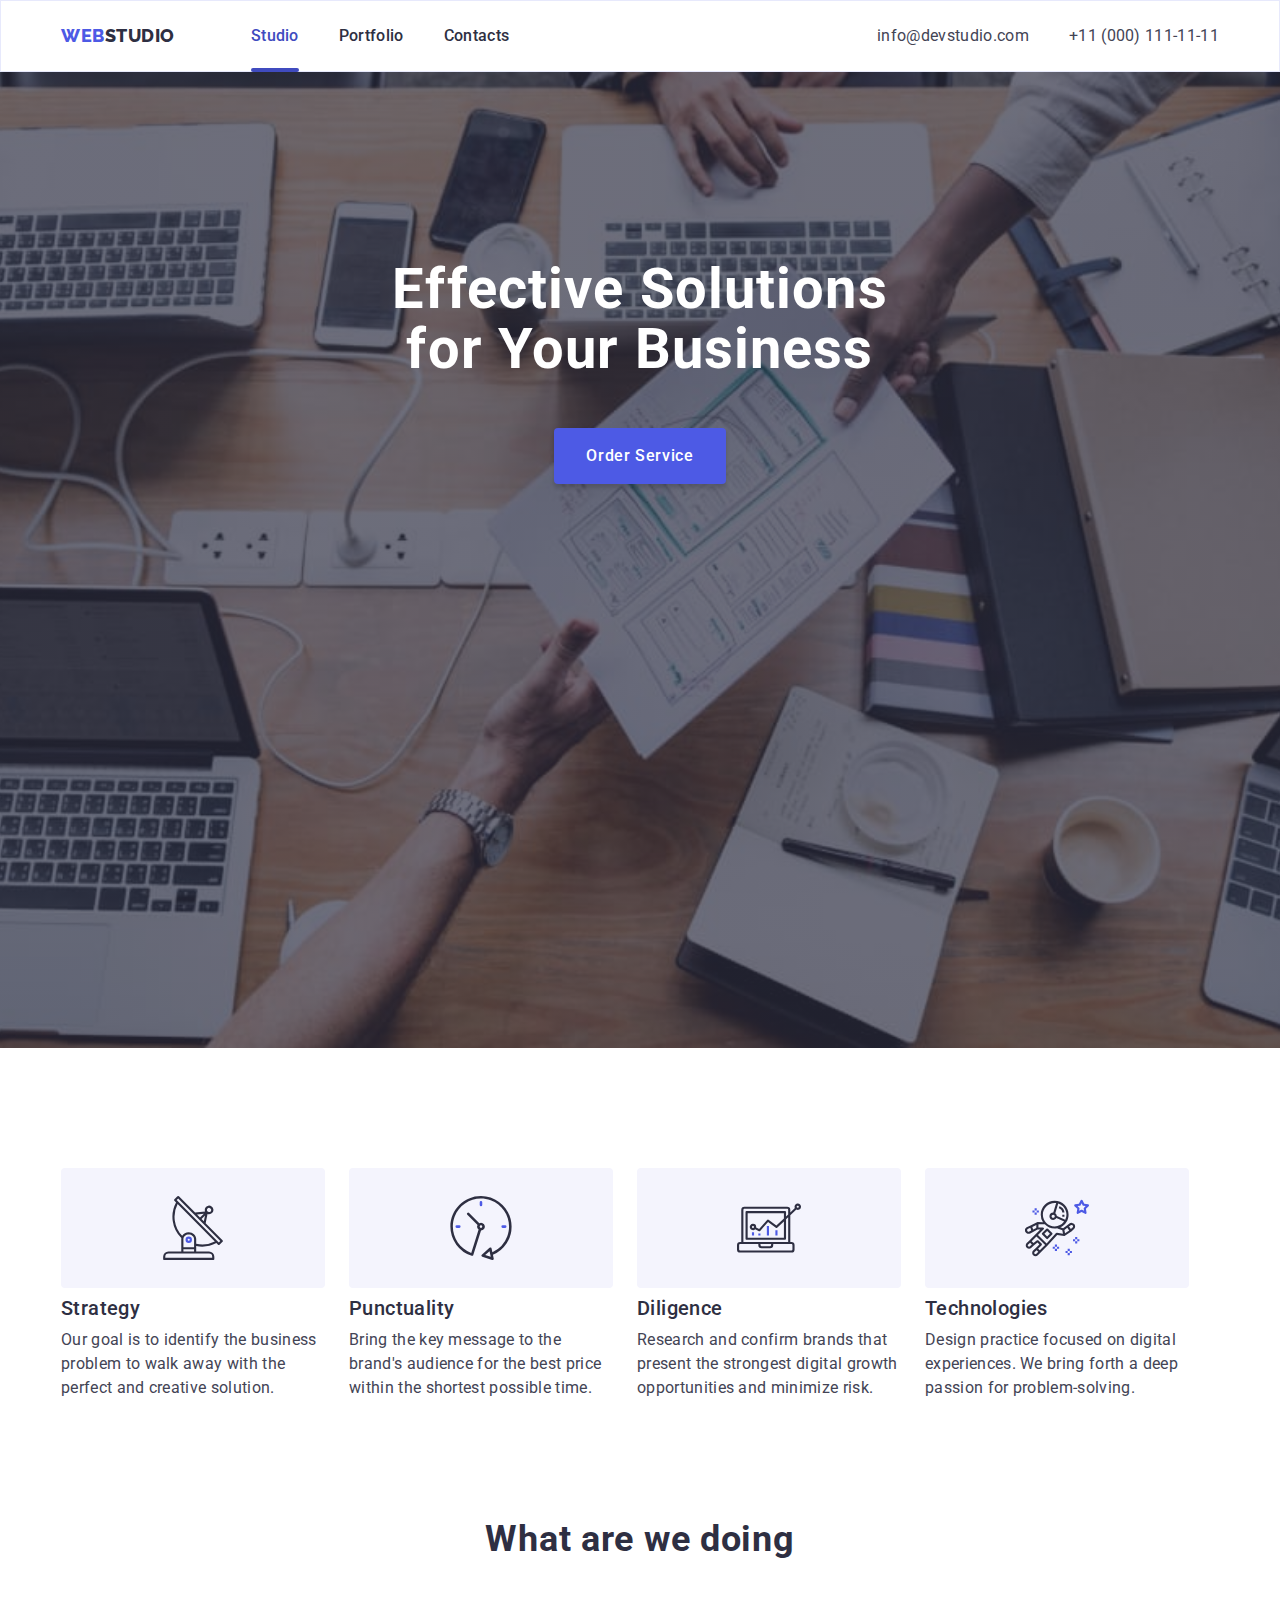
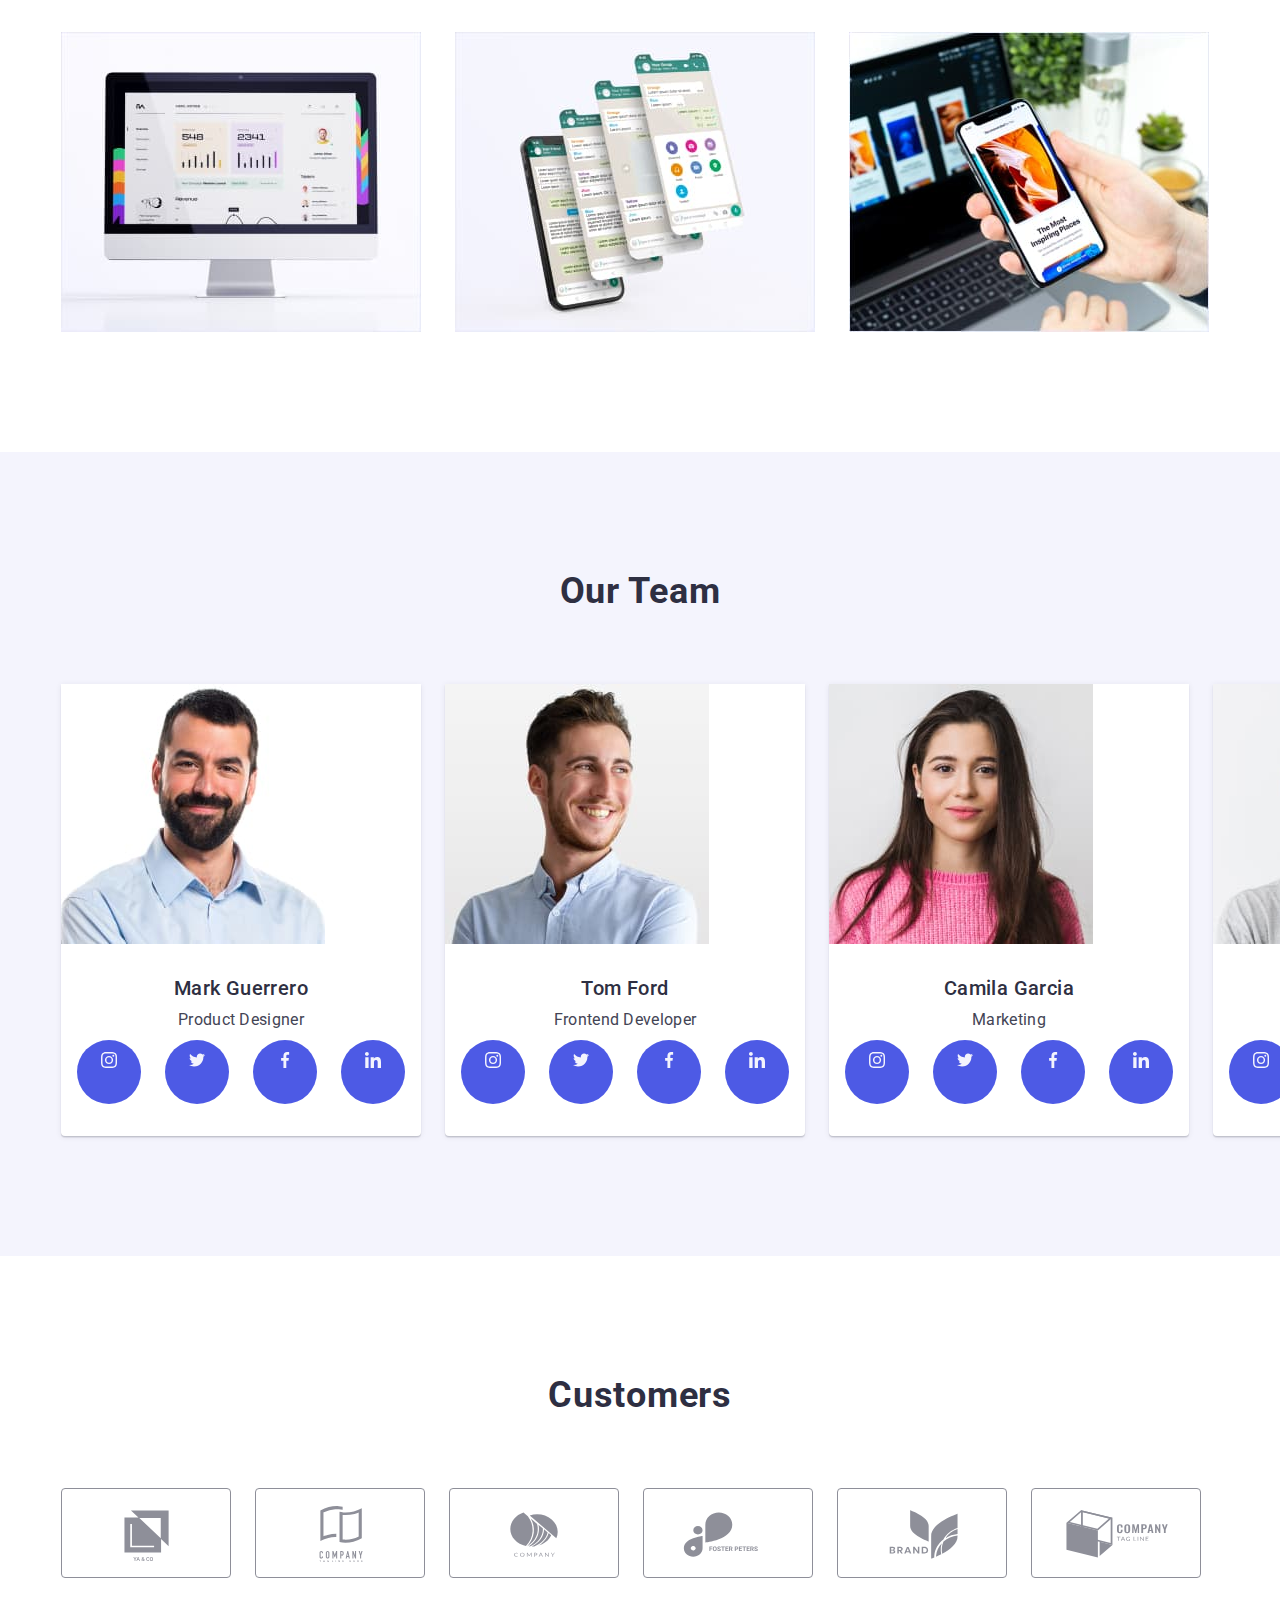
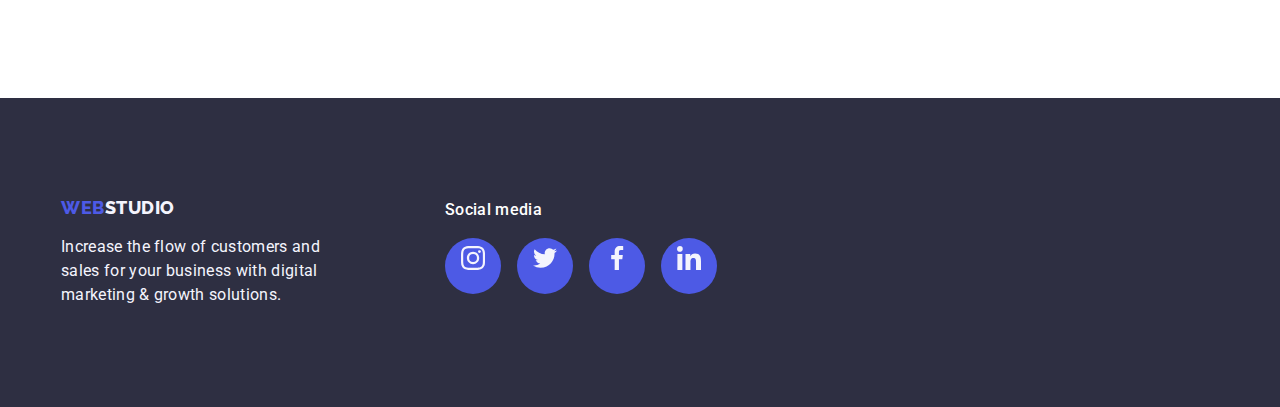
==== index.html @ 2b6e4208 "Initial commit" ====
<!DOCTYPE html>
<html lang="en">
  <head>
    <meta charset="UTF-8" />
    <meta name="viewport" content="width=device-width, initial-scale=1.0" />
    <title>WebStudio</title>
    <link
      rel="stylesheet"
      href="https://cdnjs.cloudflare.com/ajax/libs/modern-normalize/2.0.0/modern-normalize.min.css"
      integrity="sha512-4xo8blKMVCiXpTaLzQSLSw3KFOVPWhm/TRtuPVc4WG6kUgjH6J03IBuG7JZPkcWMxJ5huwaBpOpnwYElP/m6wg=="
      crossorigin="anonymous"
      referrerpolicy="no-referrer"
    />
    <link rel="stylesheet" href="./css/styles.css" />
    <link rel="preconnect" href="https://fonts.googleapis.com" />
    <link rel="preconnect" href="https://fonts.gstatic.com" crossorigin />
    <link
      href="https://fonts.googleapis.com/css2?family=Raleway:wght@800&family=Roboto:wght@400;500;700;900&display=swap"
      rel="stylesheet"
    />
  </head>
  <body>
    <header class="header">
      <div class="container top-menu">
        <nav class="navigation">
          <a class="logo top" href="./index.html"><span class="logo-web">WEB</span>STUDIO</a>
          <ul class="menu-list">
            <li class="menu-list-item">
              <a class="menu-item studio" href="./index.html"
                ><span class="underline">Studio</span></a
              >
            </li>
            <li class="menu-list-item">
              <a class="menu-item" href="./portfolio.html">Portfolio</a>
            </li>
            <li class="menu-list-item">
              <a class="menu-item contacts" href="#">Contacts</a>
            </li>
          </ul>
        </nav>
        <address>
          <ul class="menu-list">
            <li class="contacts-list-item">
              <a class="contacts-item" href="mailto:info@devstudio.com">info@devstudio.com</a>
            </li>
            <li class="contacts-list-item">
              <a class="contacts-item" href="tel:+11(000)111-11-11">+11 (000) 111-11-11</a>
            </li>
          </ul>
        </address>
      </div>
    </header>
    <main>
      <section class="heading">
        <div class="container">
          <h1 class="heading-title">Effective Solutions for Your Business</h1>

          <button class="order-button" data-modal-open type="button">Order Service</button>
          <div class="modal is-hidden" data-modal>
            <div class="popup">
              <button class="btn-close" data-modal-close type="button">
                <svg class="close">
                  <use href="./images/close.svg#close"></use>
                </svg>
              </button>
            </div>
          </div>
        </div>
      </section>
      <section class="brand-description section">
        <div class="container">
          <h2 class="visually-hidden">Ukryty naglowek</h2>
          <ul class="description-list">
            <li class="description">
              <div class="feature">
                <svg class="feature-icon">
                  <use href="./images/icons.svg#icon-antenna"></use>
                </svg>
              </div>
              <h3 class="brand-description-title">Strategy</h3>
              <p class="description-item">
                Our goal is to identify the business problem to walk away with the perfect and
                creative solution.
              </p>
            </li>

            <li class="description">
              <div class="feature">
                <svg class="feature-icon">
                  <use href="./images/icons.svg#icon-clock"></use>
                </svg>
              </div>
              <h3 class="brand-description-title">Punctuality</h3>
              <p class="description-item">
                Bring the key message to the brand's audience for the best price within the shortest
                possible time.
              </p>
            </li>
            <li class="description">
              <div class="feature">
                <svg class="feature-icon">
                  <use href="./images/icons.svg#icon-diagram"></use>
                </svg>
              </div>
              <h3 class="brand-description-title">Diligence</h3>
              <p class="description-item">
                Research and confirm brands that present the strongest digital growth opportunities
                and minimize risk.
              </p>
            </li>
            <li class="description">
              <div class="feature">
                <svg class="feature-icon">
                  <use href="./images/icons.svg#icon-astronaut"></use>
                </svg>
              </div>
              <h3 class="brand-description-title">Technologies</h3>
              <p class="description-item">
                Design practice focused on digital experiences. We bring forth a deep passion for
                problem-solving.
              </p>
            </li>
          </ul>
        </div>
      </section>
      <section class="do-it">
        <div class="container">
          <h2 class="photo-title">What are we doing</h2>
          <ul class="photo-list">
            <li class="photo-list-item">
              <img
                class="photo"
                src="./images/computer.jpg"
                alt="computer"
                width="360"
                height="300"
              />
            </li>
            <li class="photo-list-item">
              <img
                class="photo"
                src="./images/smartphone-message.jpg"
                alt="smartphone message"
                width="360"
                height="300"
              />
            </li>
            <li class="photo-list-item">
              <img
                class="photo"
                src="./images/smartphone-app.jpg"
                alt="smartphone app"
                width="360"
                height="300"
              />
            </li>
          </ul>
        </div>
      </section>
      <section class="business-cards section">
        <div class="container">
          <h2 class="team-title">Our Team</h2>
          <ul class="team-list">
            <li class="photo-box">
              <img
                class="photo"
                src="./images/product-designer.jpg"
                alt="Mark Guerrero Product Designer"
                width="264"
                height="260"
              />
              <div class="team">
                <h3 class="team-name">Mark Guerrero</h3>
                <p class="job">Product Designer</p>
                <ul class="team-media">
                  <li>
                    <a class="team-icon" href="#">
                      <svg class="media-team-icon">
                        <use href="./images/icons.svg#icon-instagram"></use>
                      </svg>
                    </a>
                  </li>
                  <li>
                    <a class="team-icon" href="#">
                      <svg class="media-team-icon">
                        <use href="./images/icons.svg#icon-twitter"></use>
                      </svg>
                    </a>
                  </li>
                  <li>
                    <a class="team-icon" href="#">
                      <svg class="media-team-icon">
                        <use href="./images/icons.svg#icon-facebook"></use>
                      </svg>
                    </a>
                  </li>
                  <li>
                    <a class="team-icon" href="#">
                      <svg class="media-team-icon">
                        <use href="./images/icons.svg#icon-linkedin"></use>
                      </svg>
                    </a>
                  </li>
                </ul>
              </div>
            </li>
            <li class="photo-box">
              <img
                class="photo"
                src="./images/frontend-developer.jpg"
                alt="Tom Ford Frontend Developer"
                width="264"
                height="260"
              />
              <div class="team">
                <h3 class="team-name">Tom Ford</h3>
                <p class="job">Frontend Developer</p>
                <ul class="team-media">
                  <li>
                    <a class="team-icon" href="#">
                      <svg class="media-team-icon">
                        <use href="./images/icons.svg#icon-instagram"></use>
                      </svg>
                    </a>
                  </li>
                  <li>
                    <a class="team-icon" href="#">
                      <svg class="media-team-icon">
                        <use href="./images/icons.svg#icon-twitter"></use>
                      </svg>
                    </a>
                  </li>
                  <li>
                    <a class="team-icon" href="#">
                      <svg class="media-team-icon">
                        <use href="./images/icons.svg#icon-facebook"></use>
                      </svg>
                    </a>
                  </li>
                  <li>
                    <a class="team-icon" href="#">
                      <svg class="media-team-icon">
                        <use href="./images/icons.svg#icon-linkedin"></use>
                      </svg>
                    </a>
                  </li>
                </ul>
              </div>
            </li>
            <li class="photo-box">
              <img
                class="photo"
                src="./images/marketing.jpg"
                alt="Camila Garcia Marketing"
                width="264"
                height="260"
              />
              <div class="team">
                <h3 class="team-name">Camila Garcia</h3>
                <p class="job">Marketing</p>
                <ul class="team-media">
                  <li>
                    <a class="team-icon" href="#">
                      <svg class="media-team-icon">
                        <use href="./images/icons.svg#icon-instagram"></use>
                      </svg>
                    </a>
                  </li>
                  <li>
                    <a class="team-icon" href="#">
                      <svg class="media-team-icon">
                        <use href="./images/icons.svg#icon-twitter"></use>
                      </svg>
                    </a>
                  </li>
                  <li>
                    <a class="team-icon" href="#">
                      <svg class="media-team-icon">
                        <use href="./images/icons.svg#icon-facebook"></use>
                      </svg>
                    </a>
                  </li>
                  <li>
                    <a class="team-icon" href="#">
                      <svg class="media-team-icon">
                        <use href="./images/icons.svg#icon-linkedin"></use>
                      </svg>
                    </a>
                  </li>
                </ul>
              </div>
            </li>
            <li class="photo-box">
              <img
                class="photo"
                src="./images/ui-designer.jpg"
                alt="Daniel Wilson UI Designer"
                width="264"
                height="260"
              />
              <div class="team">
                <h3 class="team-name">Daniel Wilson</h3>
                <p class="job">UI Designer</p>
                <ul class="team-media">
                  <li>
                    <a class="team-icon" href="#">
                      <svg class="media-team-icon">
                        <use href="./images/icons.svg#icon-instagram"></use>
                      </svg>
                    </a>
                  </li>
                  <li>
                    <a class="team-icon" href="#">
                      <svg class="media-team-icon">
                        <use href="./images/icons.svg#icon-twitter"></use>
                      </svg>
                    </a>
                  </li>
                  <li>
                    <a class="team-icon" href="#">
                      <svg class="media-team-icon">
                        <use href="./images/icons.svg#icon-facebook"></use>
                      </svg>
                    </a>
                  </li>
                  <li>
                    <a class="team-icon" href="#">
                      <svg class="media-team-icon">
                        <use href="./images/icons.svg#icon-linkedin"></use>
                      </svg>
                    </a>
                  </li>
                </ul>
              </div>
            </li>
          </ul>
        </div>
      </section>
      <section class="section">
        <div class="container customers">
          <h2 class="customers-title">Customers</h2>
          <ul class="client">
            <li>
              <a class="customers-link" href="">
                <svg class="client-logo">
                  <use class="dddd" href="./images/icons.svg#icon-client-one"></use>
                </svg>
              </a>
            </li>
            <li>
              <a class="customers-link" href="">
                <svg class="client-logo">
                  <use href="./images/icons.svg#icon-client-two"></use>
                </svg>
              </a>
            </li>
            <li>
              <a class="customers-link" href="">
                <svg class="client-logo">
                  <use href="./images/icons.svg#icon-client-three"></use>
                </svg>
              </a>
            </li>
            <li>
              <a class="customers-link" href="">
                <svg class="client-logo">
                  <use href="./images/icons.svg#icon-client-four"></use>
                </svg>
              </a>
            </li>
            <li>
              <a class="customers-link" href="">
                <svg class="client-logo">
                  <use href="./images/icons.svg#icon-client-five"></use>
                </svg>
              </a>
            </li>
            <li>
              <a class="customers-link" href="">
                <svg class="client-logo">
                  <use href="./images/icons.svg#icon-client-six"></use>
                </svg>
              </a>
            </li>
          </ul>
        </div>
      </section>
    </main>
    <footer class="foot">
      <div class="container bottom-wrapper">
        <div class="bottom-left-block">
          <a class="logo bottom" href="./index.html"><span class="logo-web">WEB</span>STUDIO</a>
          <p class="description-item-bottom">
            Increase the flow of customers and sales for your business with digital marketing &
            growth solutions.
          </p>
        </div>
        <div class="bottom-right-block">
          <p class="social-media-title">Social media</p>
          <ul class="footer-media">
            <li>
              <a class="footer-icon" href="#">
                <svg class="media-footer-icon">
                  <use href="./images/icons.svg#icon-instagram"></use>
                </svg>
              </a>
            </li>
            <li>
              <a class="footer-icon" href="#">
                <svg class="media-footer-icon">
                  <use href="./images/icons.svg#icon-twitter"></use>
                </svg>
              </a>
            </li>
            <li>
              <a class="footer-icon" href="#">
                <svg class="media-footer-icon">
                  <use href="./images/icons.svg#icon-facebook"></use>
                </svg>
              </a>
            </li>
            <li>
              <a class="footer-icon" href="#">
                <svg class="media-footer-icon">
                  <use href="./images/icons.svg#icon-linkedin"></use>
                </svg>
              </a>
            </li>
          </ul>
        </div>
      </div>
    </footer>
    <script src="./js/modal.js"></script>
  </body>
</html>
---- css/styles.css ----
:root {
  --headings-color: #2e2f42;
  --body-text-color: #434455;
  --primary-brand-color: #4d5ae5;
  --header-title-color: #ffffff;
  --pressed-state-color: #404bbf;
  --light-mode-bg-color: #f4f4fd;
  --subtle-bg-accent-color: #e7e9fc;
  --dark-bg-color: #2e2f42b2;
  --customers-color: #8e8f99;
  --media-hover-color: #31d0aa;
  --modal-background-color: #fcfcfc;
  --tr-time: 250ms;
  --tr-timing-function: cubic-bezier(0.4, 0, 0.2, 1);
}
body {
  font-family: 'Roboto', sans-serif;
  color: var(--body-text-color);
  margin: 0 auto;
}
* {
  margin: 0;
  padding: 0;
}
ul {
  list-style: none;
}
.header {
  /* border-bottom: 1px solid var(--subtle-bg-accent-color); */
  outline: 1px solid var(--subtle-bg-accent-color);
  outline-offset: -1px;
}
.photo-list {
  display: flex;
  gap: 24px;
}
.photo-list-portfolio {
  display: flex;
  flex-wrap: wrap;
  column-gap: 24px;
  row-gap: 48px;
}
.photo-list-category,
.photo-list-item {
  flex-basis: calc((100% - 48px) / 3);
}
.logo {
  display: flex;
  font-family: 'Raleway', sans-serif;
  font-size: 18px;
  font-weight: 800;
  line-height: 1.16;
  letter-spacing: 0.54px;
  text-decoration: none;
}
.logo-web {
  color: var(--primary-brand-color);
}
.logo.top {
  color: var(--headings-color);
}
.logo.top {
  margin-right: 76px;
}
.bottom {
  color: var(--light-mode-bg-color);
  display: inline-block;
  margin-bottom: 16px;
}
.menu-item {
  color: var(--headings-color);
  font-size: 16px;
  font-weight: 500;
  line-height: 1.5;
  letter-spacing: 0.32px;
  text-decoration: none;
  padding: 24px 0;
}
.menu-item:hover,
.menu-item:focus {
  color: var(--pressed-state-color);
  transition: color var(--tr-time) var(--tr-timing-function);
}
.contacts-item {
  color: var(--body-text-color);
  font-style: normal;
  font-size: 16px;
  line-height: 1.5;
  letter-spacing: 0.32px;
  text-decoration: none;
}
.contacts-item:hover,
.contacts-item:focus {
  color: var(--pressed-state-color);
  transition: color var(--tr-time) var(--tr-timing-function);
}
.foot {
  background-color: var(--headings-color);
  padding: 100px 0;
}
.heading {
  background-color: var(--headings-color);
  background-image: linear-gradient(var(--dark-bg-color), var(--dark-bg-color)),
    url('../images/people-office.jpg');
  background-position: center;
  background-repeat: no-repeat;
  background-size: cover;
  padding: 188px 0;
  max-width: 1440px;
  height: 600px;
  margin: 0 auto;
}
.heading-title {
  color: var(--header-title-color);
  text-align: center;
  font-size: 56px;
  font-weight: 700;
  line-height: 1.07;
  letter-spacing: 1.12px;
  max-width: 496px;
  margin: 0 auto;
}
.order-button {
  background-color: var(--primary-brand-color);
  color: var(--header-title-color);
  font-family: 'Roboto', sans-serif;
  font-size: 16px;
  font-weight: 500;
  line-height: 1.5;
  letter-spacing: 0.64px;
  border: none;
  box-shadow: 0px 4px 4px 0px rgba(0, 0, 0, 0.15);
  cursor: pointer;
  padding: 16px 32px;
  border-radius: 4px;
  display: block;
  min-width: 169px;
  height: 56px;
  margin: 48px auto 0;
}
.order-button:hover,
.order-button:focus {
  background-color: var(--pressed-state-color);
  box-shadow: 0px 4px 4px 0px rgba(0, 0, 0, 0.15);
  transition: background-color var(--tr-time) var(--tr-timing-function),
    box-shadow var(--tr-time) var(--tr-timing-function);
}
.filter-button-item {
  background-color: var(--light-mode-bg-color);
  color: var(--primary-brand-color);
  font-family: 'Roboto', sans-serif;
  font-size: 16px;
  font-weight: 500;
  line-height: 1.5;
  letter-spacing: 0.64px;
  cursor: pointer;
  padding: 12px 24px;
  border-radius: 4px;
  border: 1px solid var(--subtle-bg-accent-color);
}
.filter-button-item:hover,
.filter-button-item:focus {
  background-color: var(--pressed-state-color);
  color: var(--header-title-color);
  box-shadow: 0px 2px 2px 0px rgba(0, 0, 0, 0.12), 0px 2px 1px 0px rgba(0, 0, 0, 0.08),
    0px 3px 1px 0px rgba(0, 0, 0, 0.1);
  border: 1px solid transparent;
  transition: background-color var(--tr-time) var(--tr-timing-function),
    color var(--tr-time) var(--tr-timing-function),
    box-shadow var(--tr-time) var(--tr-timing-function),
    border var(--tr-time) var(--tr-timing-function);
}
.team-title,
.photo-title,
.customers-title {
  color: var(--headings-color);
  text-align: center;
  font-size: 36px;
  font-weight: 700;
  line-height: 1.11;
  letter-spacing: 0.72px;
  margin-bottom: 72px;
}
.brand-description-title,
.team-name,
.concept {
  color: var(--headings-color);
  font-size: 20px;
  font-weight: 500;
  line-height: 1.2;
  letter-spacing: 0.4px;
  margin-bottom: 8px;
}
.description-item,
.job,
.product-category {
  font-size: 16px;
  line-height: 1.5;
  letter-spacing: 0.32px;
}
.product-category {
  color: var(--body-text-color);
  font-size: 16px;
  line-height: 1.5;
  letter-spacing: 0.32px;
}
.description-item-bottom {
  font-size: 16px;
  line-height: 1.5;
  letter-spacing: 0.32px;
  color: var(--light-mode-bg-color);
}
.business-cards {
  background-color: var(--light-mode-bg-color);
}
.section {
  padding: 120px 0;
}
.container {
  max-width: 1158px;
  margin: 0 auto;
  padding: 0 15px;
}
.top-menu {
  display: flex;
  justify-content: space-between;
}
.team {
  padding: 32px 16px;
}
.photo {
  display: block;
}
.photo-box {
  flex-basis: calc((100% - 72px) / 4);
  border-radius: 0px 0px 4px 4px;
  background: var(--header-title-color);
  box-shadow: 0px 2px 1px 0px rgba(46, 47, 66, 0.08), 0px 1px 1px 0px rgba(46, 47, 66, 0.16),
    0px 1px 6px 0px rgba(46, 47, 66, 0.08);
}
.description {
  flex-basis: calc((100%-72px) / 4);
}
.navigation {
  display: flex;
  align-items: center;
}

.filter.btn {
  margin-bottom: 72px;
  display: flex;
  justify-content: center;
  gap: 24px;
}
.order.btn {
  margin-top: 48px;
}
.project-list {
  padding-top: 96px;
  padding-bottom: 120px;
}
.do-it {
  padding-bottom: 120px;
}
.portfolio-photo {
  padding: 32px 16px;
  border: 1px solid var(--subtle-bg-accent-color);
  border-top: none;
  background: var(--header-title-color);
}
.menu-list {
  display: flex;
  gap: 40px;
}
.team-list {
  display: flex;
  gap: 24px;
}
.description-list {
  display: flex;
  gap: 24px;
  flex-basis: calc((100%-72px) / 4);
}
.description-item,
.description-item-bottom {
  max-width: 264px;
}
.team-name,
.job {
  text-align: center;
  margin-bottom: 8px;
}
.menu-list-item,
.contacts-list-item {
  padding: 24px 0;
}
.visually-hidden {
  position: absolute;
  width: 1px;
  height: 1px;
  margin: -1px;
  border: 0;
  padding: 0;

  white-space: nowrap;
  clip-path: inset(100%);
  clip: rect(0 0 0 0);
  overflow: hidden;
}
.feature-icon {
  width: 64px;
  height: 64px;
}
.feature {
  background-color: var(--light-mode-bg-color);
  display: flex;
  justify-content: center;
  align-items: center;
  border-radius: 4px;
  margin-bottom: 8px;
  height: 120px;
}
.client {
  display: flex;
  gap: 24px;
}
.client-logo {
  width: 104px;
  height: 56px;
  transform: scale(2);
}
.customers-link {
  fill: var(--customers-color);
  display: flex;
  justify-content: center;
  align-items: center;
  width: 168px;
  height: 88px;
  border-radius: 4px;
  border: 1px solid var(--customers-color);
}
.customers-link:hover,
.customers-link:focus {
  fill: var(--pressed-state-color);
  border: 1px solid var(--pressed-state-color);
  transition: fill var(--tr-time) var(--tr-timing-function),
    border var(--tr-time) var(--tr-timing-function);
}
.footer-media,
.bottom-wrapper {
  display: flex;
}
.bottom-left-block {
  margin-right: 120px;
}
.footer-media {
  gap: 16px;
}
.social-media-title {
  color: var(--header-title-color);
  font-size: 16px;
  font-weight: 500;
  line-height: 1.5;
  letter-spacing: 0.32px;
  margin-bottom: 16px;
}
.team-media {
  display: flex;
  gap: 24px;
}
.card-link {
  display: block;
  text-decoration: none;
}
.card-link:hover,
.card-link:focus {
  box-shadow: 0px 2px 1px 0px rgba(46, 47, 66, 0.08), 0px 1px 1px 0px rgba(46, 47, 66, 0.16),
    0px 1px 6px 0px rgba(46, 47, 66, 0.08);
  transition: box-shadow var(--tr-time) var(--tr-timing-function);
}
.media-team-icon {
  width: 16px;
  height: 16px;
}
.team-icon {
  display: flex;
  justify-content: center;
  padding: 12px;
  width: 40px;
  height: 40px;
  border-radius: 50%;
  background-color: var(--primary-brand-color);
}
.team-icon:hover,
.team-icon:focus {
  background-color: var(--pressed-state-color);
  transition: background-color var(--tr-time) var(--tr-timing-function);
}
.media-footer-icon {
  width: 24px;
  height: 24px;
}
.footer-icon:hover,
.footer-icon:focus {
  background-color: var(--media-hover-color);
  transition: background-color var(--tr-time) var(--tr-timing-function);
}
.footer-icon {
  display: flex;
  justify-content: center;
  padding: 8px;
  width: 40px;
  height: 40px;
  border-radius: 50%;
  background-color: var(--primary-brand-color);
}
.slide-out {
  position: absolute;
  background-color: var(--primary-brand-color);
  top: 0;
  left: 0;
  width: 100%;
  height: 100%;
  transform: translatey(100%);
  transition: transform var(--tr-time) var(--tr-timing-function);
}
.card-link:hover .slide-out {
  transform: translateX(0);
}
.photo-description {
  position: relative;
  overflow: hidden;
}
.slide-out-description {
  color: var(--light-mode-bg-color);
  line-height: 1.5;
  letter-spacing: 0.32px;
  padding: 40px 32px 0;
}
.underline {
  position: relative;
  display: block;
  color: var(--pressed-state-color);
}
.menu-item.studio::after {
  content: '';
  width: 48px;
  height: 4px;
  margin-top: 20px;
  position: absolute;
  border-radius: 2px;
  background-color: var(--pressed-state-color);
}
.menu-item.portfolio::after {
  content: '';
  width: 66px;
  height: 4px;
  margin-top: 20px;
  position: absolute;
  border-radius: 2px;
  background-color: var(--pressed-state-color);
}
.modal {
  position: fixed;
  inset: 0;
  background-color: hsla(0, 0%, 0%, 0.5);
  opacity: 1;
  pointer-events: all;
  visibility: visible;
  transition: opacity 250ms;
}
.popup {
  position: relative;
  max-width: 408px;
  height: 584px;
  border-radius: 4px;
  background-color: var(--modal-background-color);
  box-shadow: 0px 2px 1px 0px rgba(0, 0, 0, 0.2), 0px 1px 3px 0px rgba(0, 0, 0, 0.12),
    0px 1px 1px 0px rgba(0, 0, 0, 0.14);
  margin: auto;
  top: 80px;
  left: 0;
  right: 0;
  transition: scale 500ms;
}
.close {
  width: 8px;
  height: 8px;
}
.btn-close {
  position: absolute;
  width: 24px;
  height: 24px;
  border-radius: 50%;
  right: 24px;
  top: 24px;
  border: none;
  background: var(--subtle-bg-accent-color);
  border: 1px solid rgba(0, 0, 0, 0.1);
  cursor: pointer;
}
.is-hidden {
  opacity: 0;
  visibility: visible;
  pointer-events: none;
}
.is-hidden .popup {
  scale: 0;
}
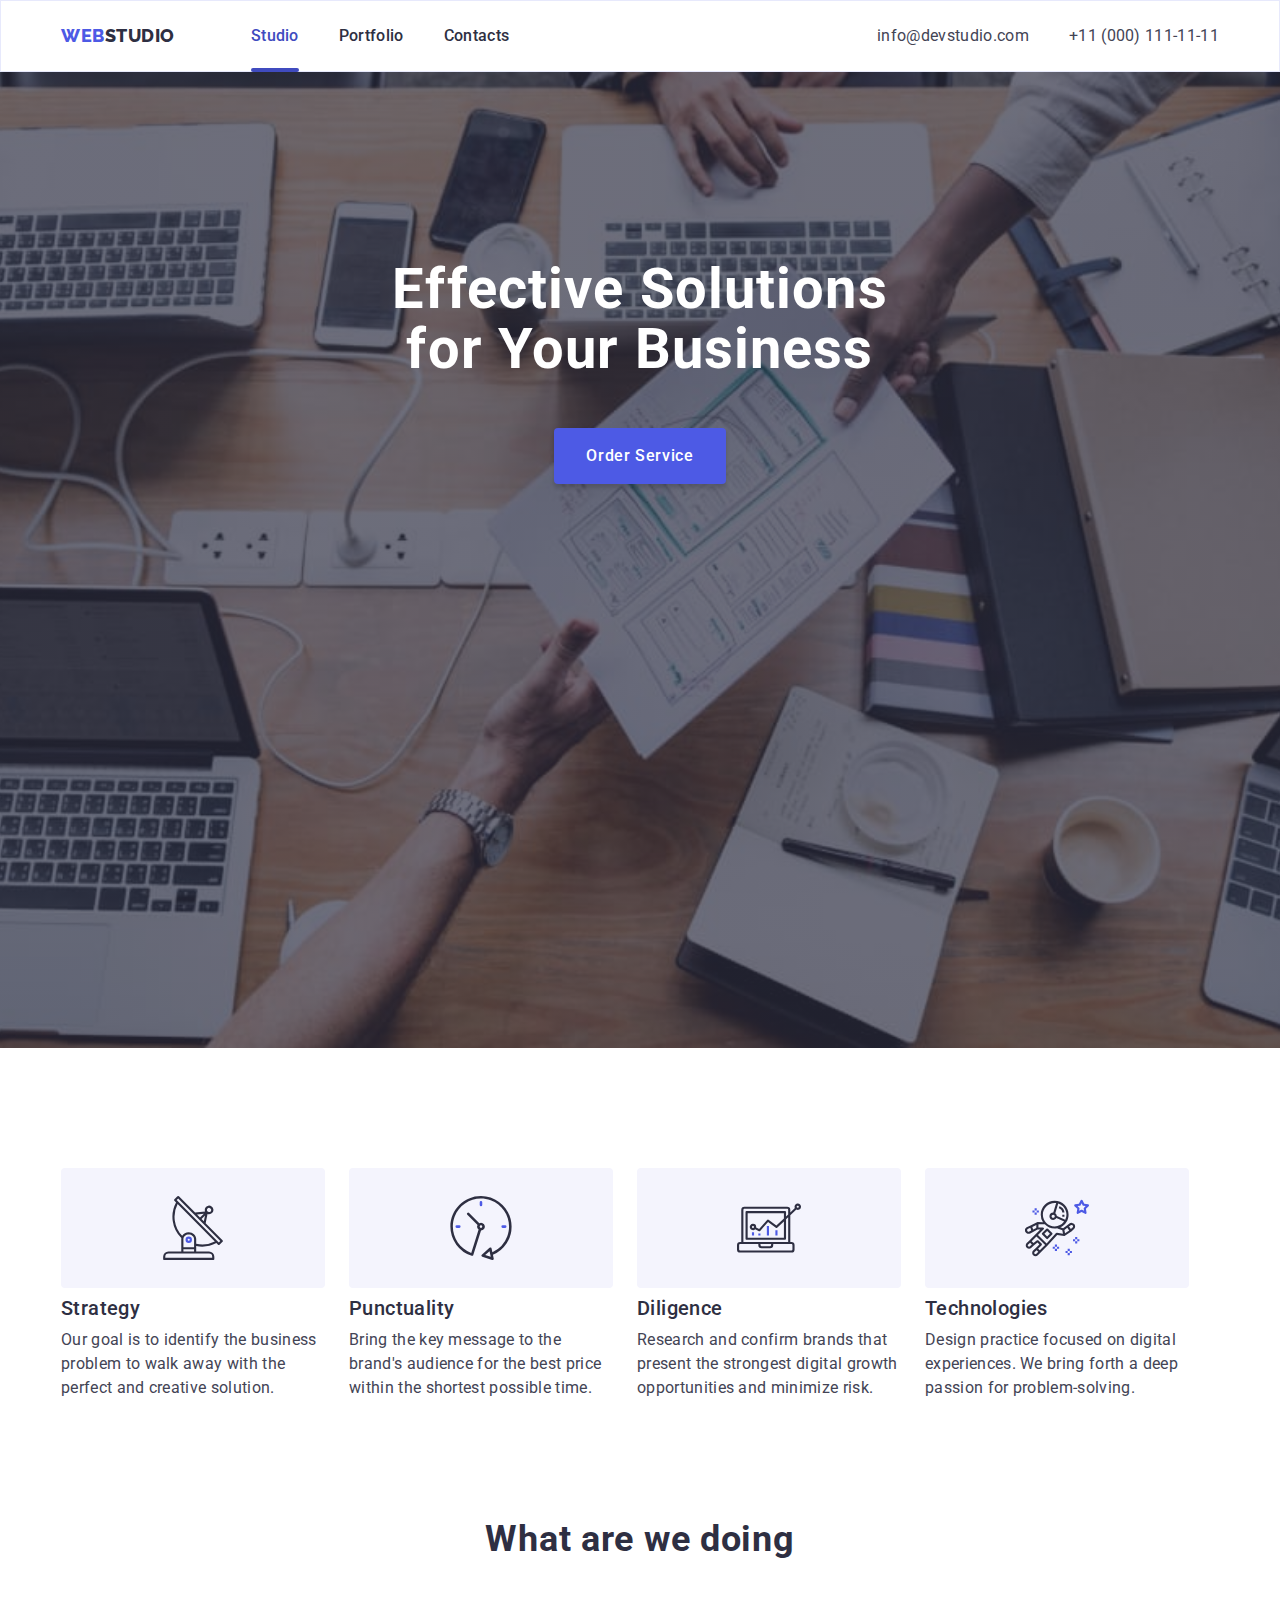
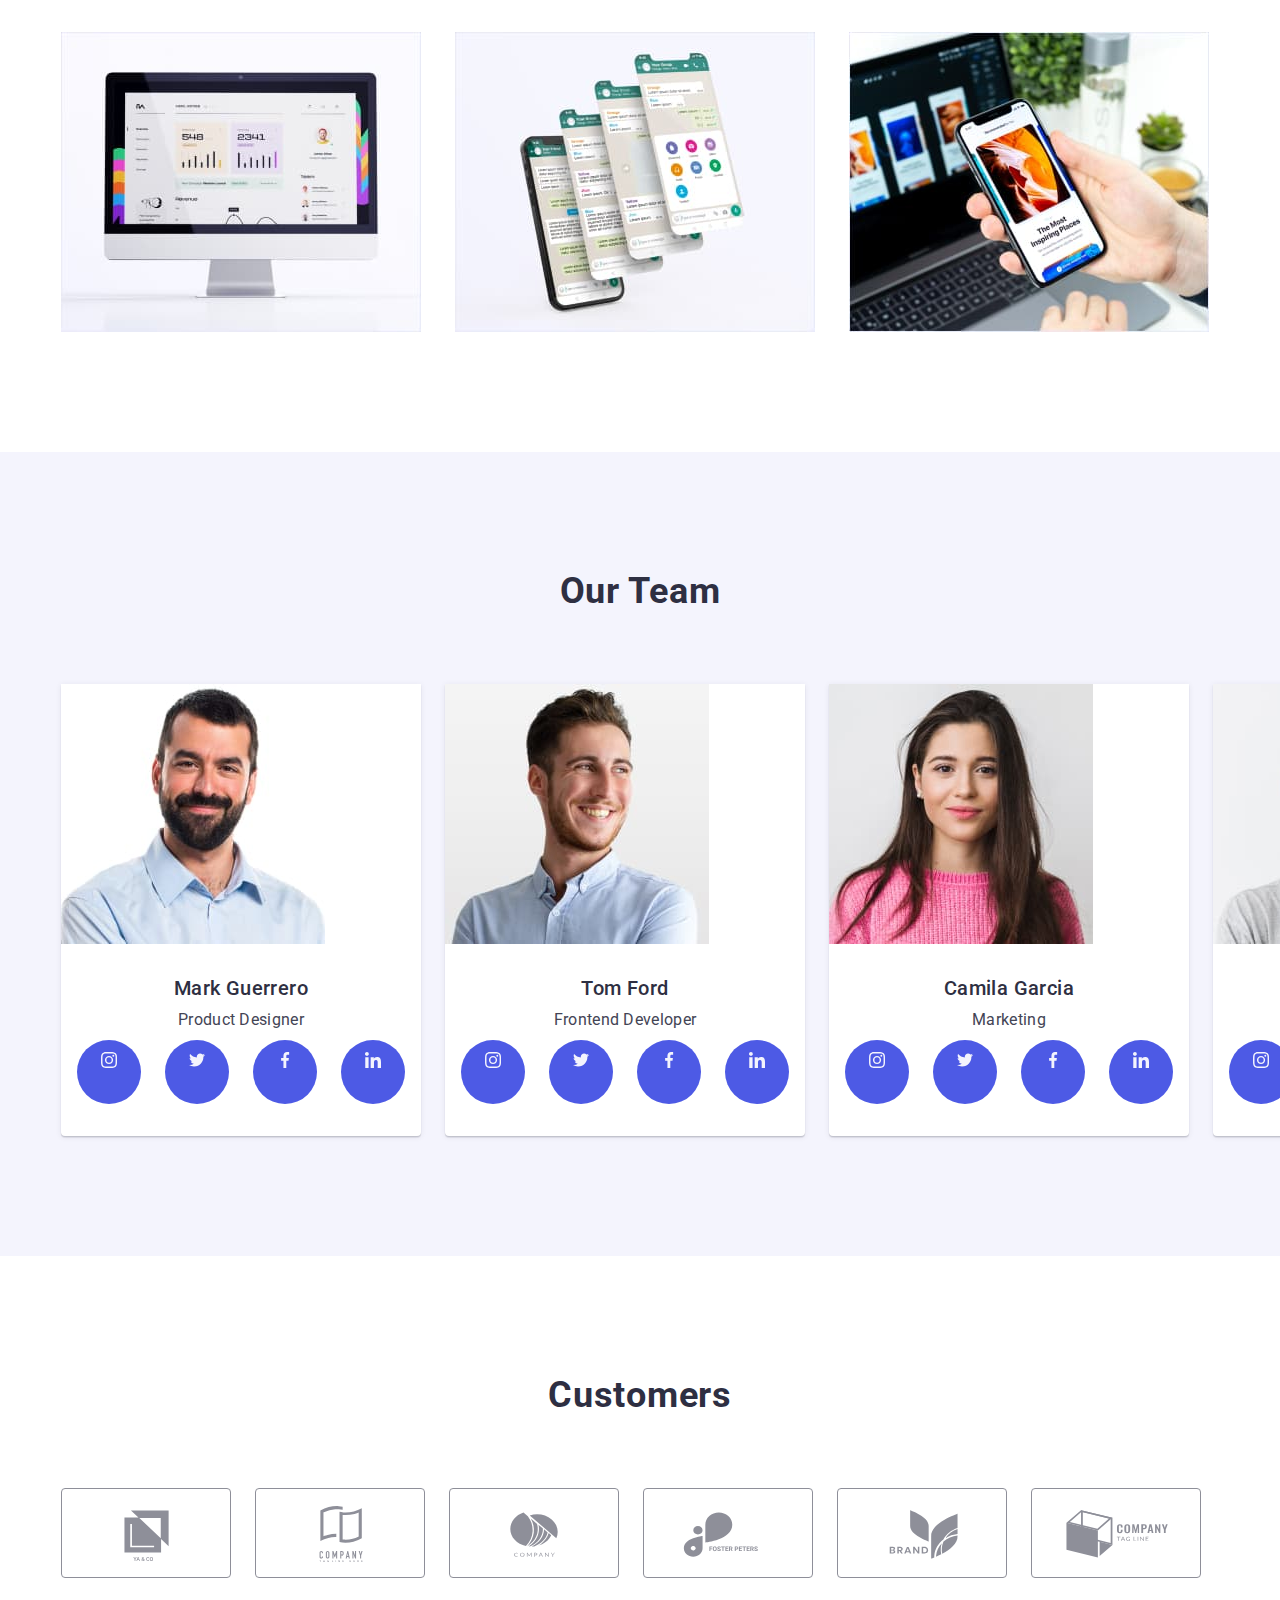
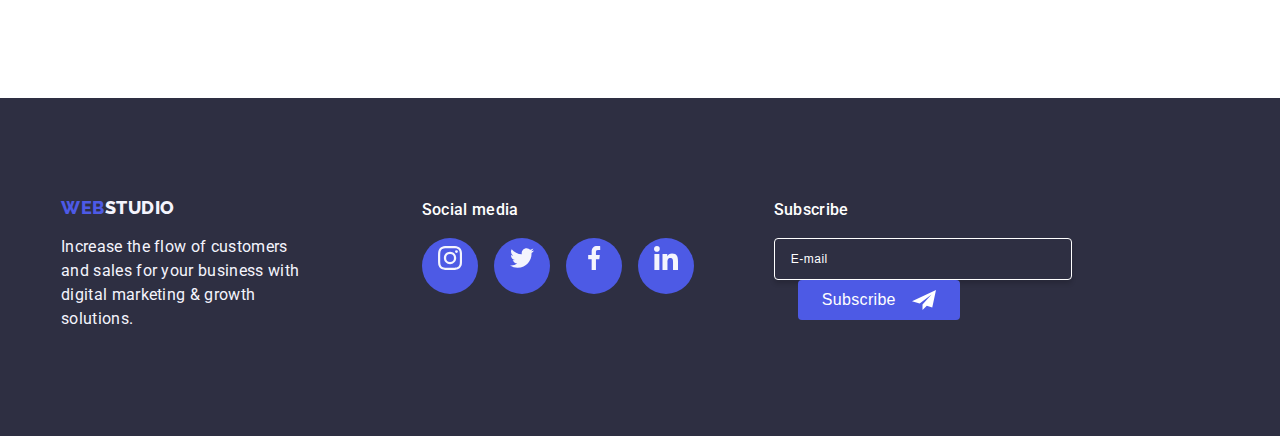
==== commit ea197a27: "Commit hw6 goit nr1" ====
--- a/index.html
+++ b/index.html
@@ -60,9 +60,77 @@
             <div class="popup">
               <button class="btn-close" data-modal-close type="button">
                 <svg class="close">
-                  <use href="./images/close.svg#close"></use>
+                  <use href="./images/icons.svg#icon-close"></use>
                 </svg>
               </button>
+              <form class="form-contacts">
+                <div class="form-group" role="group" aria-labelledby="contacts-form">
+                  <p id="contacts-form" class="contacts-form">
+                    Leave your contacts and we will call you back
+                  </p>
+                  <div class="input-group" role="group">
+                    <label class="label">
+                      <svg class="icon-form" width="12" height="12">
+                        <use href="./images/icons.svg#icon-person"></use>
+                      </svg>
+                      Name
+                      <input
+                        class="input-contacts"
+                        type="text"
+                        name="user-name"
+                        id="user-name"
+                        required
+                      />
+                    </label>
+                    <label class="label">
+                      <svg class="icon-form" width="13" height="13">
+                        <use href="./images/icons.svg#icon-tel"></use>
+                      </svg>
+                      Phone
+                      <input
+                        class="input-contacts"
+                        type="tel"
+                        name="user-tel"
+                        id="user-tel"
+                        required
+                      />
+                    </label>
+                    <label class="label">
+                      <svg class="icon-form" width="15" height="12">
+                        <use href="./images/icons.svg#icon-mail"></use>
+                      </svg>
+                      Email
+                      <input
+                        class="input-contacts"
+                        type="email"
+                        name="user-email"
+                        id="user-email"
+                        required
+                      />
+                    </label>
+                    <label class="label">
+                      Comment
+                      <textarea
+                        class="textarea"
+                        name="comment"
+                        id="comment"
+                        placeholder="Text Input"
+                      ></textarea>
+                    </label>
+                  </div>
+                  <label class="checkbox-text">
+                    <input class="checkbox" type="checkbox" name="checkbox" id="checkbox" />
+                    <span class="fake-checkbox"
+                      ><svg width="10" height="8">
+                        <use href="./images/icons.svg#icon-ok"></use>
+                      </svg>
+                    </span>
+                    I accept the terms and conditions of the
+                    <a class="privacy-policy" href="#">Privacy Policy</a>
+                  </label>
+                  <button class="btn-form-contacts" type="submit">Send</button>
+                </div>
+              </form>
             </div>
           </div>
         </div>
@@ -396,7 +464,7 @@
           </p>
         </div>
         <div class="bottom-right-block">
-          <p class="social-media-title">Social media</p>
+          <p class="footer-title">Social media</p>
           <ul class="footer-media">
             <li>
               <a class="footer-icon" href="#">
@@ -427,6 +495,25 @@
               </a>
             </li>
           </ul>
+        </div>
+        <div class="form-footer">
+          <form class="form-subscribe">
+            <p class="footer-title">Subscribe</p>
+            <label
+              ><input
+                class="subscribe-input"
+                type="email"
+                name="user-email-subscribe"
+                id="user-email-subscribe"
+                placeholder="E-mail"
+            /></label>
+            <button class="btn-subscribe" type="submit">
+              Subscribe
+              <svg width="24" height="24">
+                <use href="./images/icons.svg#icon-subscribe"></use>
+              </svg>
+            </button>
+          </form>
         </div>
       </div>
     </footer>
--- a/css/styles.css
+++ b/css/styles.css
@@ -26,7 +26,6 @@
   list-style: none;
 }
 .header {
-  /* border-bottom: 1px solid var(--subtle-bg-accent-color); */
   outline: 1px solid var(--subtle-bg-accent-color);
   outline-offset: -1px;
 }
@@ -356,13 +355,50 @@
 .footer-media {
   gap: 16px;
 }
-.social-media-title {
+.footer-title,
+.btn-subscribe {
   color: var(--header-title-color);
   font-size: 16px;
   font-weight: 500;
   line-height: 1.5;
   letter-spacing: 0.32px;
   margin-bottom: 16px;
+}
+.btn-subscribe {
+  display: inline-flex;
+  max-width: 165px;
+  height: 40px;
+  background-color: var(--primary-brand-color);
+  border-radius: 4px;
+  border: none;
+  padding: 8px 24px;
+  margin-left: 24px;
+  gap: 16px;
+  cursor: pointer;
+}
+.btn-subscribe:hover,
+.btn-subscribe:focus {
+  background-color: var(--pressed-state-color);
+  transition: background-color var(--tr-time) var(--tr-timing-function);
+}
+.form-footer {
+  margin-left: 80px;
+}
+.subscribe-input {
+  color: var(--header-title-color);
+  padding: 0 16px;
+  font-size: 12px;
+  line-height: 2;
+  letter-spacing: 0.48px;
+  width: 264px;
+  height: 40px;
+  background-color: var(--headings-color);
+  border: 1px solid var(--header-title-color);
+  border-radius: 4px;
+  box-shadow: 0px 4px 4px 0px rgba(0, 0, 0, 0.15);
+}
+.subscribe-input::placeholder {
+  color: var(--header-title-color);
 }
 .team-media {
   display: flex;
@@ -499,6 +535,10 @@
   border: 1px solid rgba(0, 0, 0, 0.1);
   cursor: pointer;
 }
+.btn-close:active {
+  background: var(--pressed-state-color);
+  fill: var(--header-title-color);
+}
 .is-hidden {
   opacity: 0;
   visibility: visible;
@@ -507,3 +547,120 @@
 .is-hidden .popup {
   scale: 0;
 }
+.form-group {
+  display: flex;
+  align-items: center;
+  flex-direction: column;
+}
+.contacts-form {
+  color: var(--headings-color);
+  font-weight: 500;
+  line-height: 1.5;
+  letter-spacing: 0.32px;
+  margin-top: 72px;
+  margin-bottom: 16px;
+}
+.label {
+  position: relative;
+  display: flex;
+  flex-direction: column;
+  color: var(--customers-color);
+  font-size: 12px;
+  line-height: 1.16;
+  letter-spacing: 0.48px;
+}
+.input-contacts {
+  margin-top: 4px;
+  width: 360px;
+  height: 40px;
+  padding-left: 38px;
+  border: 1px solid var(--dark-bg-color);
+  border-radius: 4px;
+}
+.textarea {
+  margin-top: 4px;
+  resize: none;
+  width: 360px;
+  height: 120px;
+  padding: 8px 16px;
+}
+.textarea::placeholder {
+  color: var(--customers-color);
+}
+.input-group {
+  display: flex;
+  flex-direction: column;
+  gap: 8px;
+}
+.btn-form-contacts {
+  color: var(--header-title-color);
+  background-color: var(--primary-brand-color);
+  width: 169px;
+  height: 56px;
+  border-radius: 4px;
+  box-shadow: 0px 4px 4px 0px rgba(0, 0, 0, 0.15);
+  padding: 16px 32px;
+  font-weight: 500;
+  line-height: 1.5;
+  letter-spacing: 0.64px;
+  border: none;
+}
+.btn-form-contacts:hover,
+.btn-form-contacts:focus {
+  background-color: var(--pressed-state-color);
+  box-shadow: 0px 4px 4px 0px rgba(0, 0, 0, 0.15);
+  transition: background-color var(--tr-time) var(--tr-timing-function),
+    box-shadow var(--tr-time) var(--tr-timing-function);
+}
+.icon-form {
+  position: absolute;
+  inset: 32px 329px 14px 19px;
+}
+.input-contacts:hover,
+.input-contacts:focus-within,
+.input-contacts:active,
+.textarea:hover,
+.textarea:focus-within,
+.textarea:active {
+  outline: none;
+  border: 1px solid var(--primary-brand-color);
+}
+.label:focus-within,
+.label:active,
+.label:hover {
+  fill: var(--primary-brand-color);
+}
+.checkbox {
+  appearance: none;
+}
+.checkbox:checked + .fake-checkbox {
+  fill: var(--light-mode-bg-color);
+  background-color: var(--pressed-state-color);
+  border: 1px solid var(--pressed-state-color);
+}
+.fake-checkbox {
+  display: inline-flex;
+  justify-content: center;
+  align-items: center;
+  width: 16px;
+  height: 16px;
+  fill: none;
+  border: 1px solid var(--dark-bg-color);
+}
+.checkbox-text {
+  width: 360px;
+  margin-top: 16px;
+  margin-bottom: 24px;
+  font-size: 12px;
+  line-height: 1.16;
+  letter-spacing: 0.48px;
+  color: var(--customers-color);
+}
+.privacy-policy {
+  color: var(--primary-brand-color);
+  line-height: 16px;
+}
+.checkbox {
+  display: flex;
+  justify-content: start;
+}
